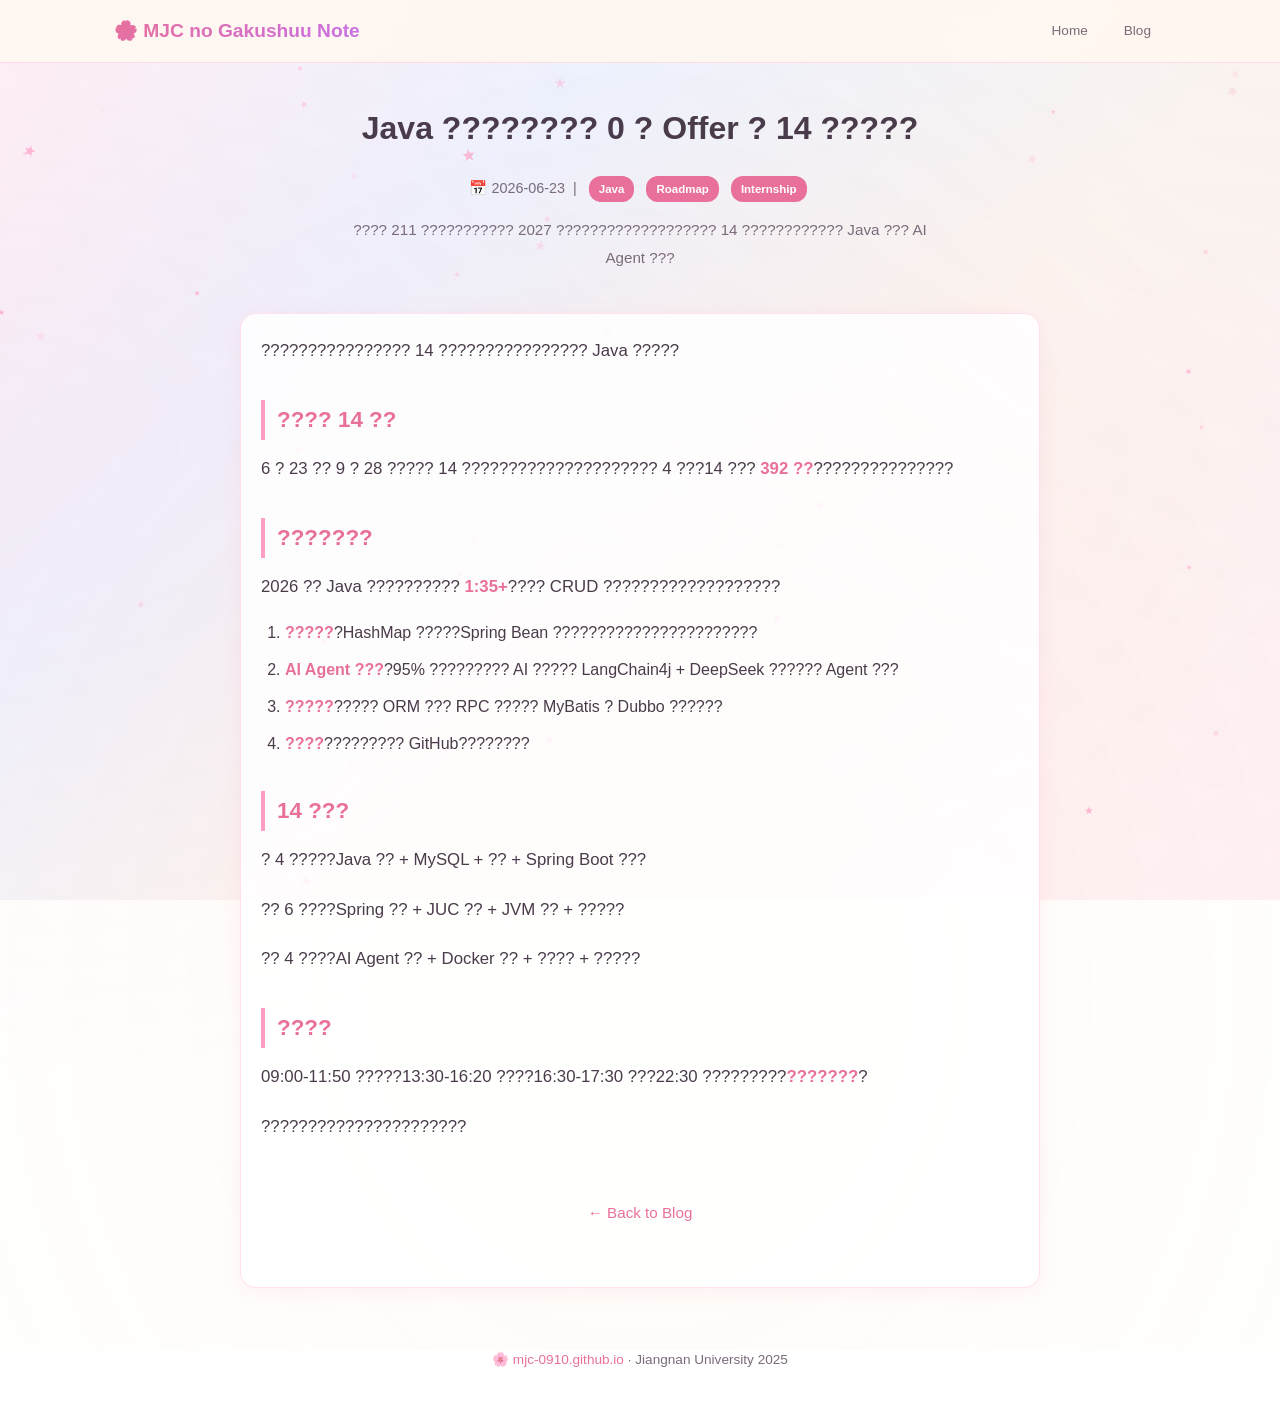
==== posts/java-roadmap-14-weeks.html @ 141b8394 "🌸 二次元和风博客 - Java后端学习路线" ====
<!DOCTYPE html>
<html lang="zh-CN">
<head>
<meta charset="UTF-8">
<meta name="viewport" content="width=device-width, initial-scale=1.0">
<title>Java ???????? 0 ? Offer ? 14 ????? | MJC no Gakushuu Note</title>
<link rel="stylesheet" href="../style.css">
<style>
  .post-header { text-align:center; padding:80px 20px 30px; }
  .post-header h1 { font-size:2em; color:var(--text); margin-bottom:16px; }
  .post-meta { color:var(--text-light); font-size:0.9em; margin-bottom:12px; }
  .post-content { max-width:800px; margin:0 auto; padding:20px; }
  .post-content h2 { font-size:1.4em; color:var(--sakura-dark); margin:32px 0 12px; padding-left:12px; border-left:4px solid var(--sakura); }
  .post-content h3 { font-size:1.1em; margin:24px 0 8px; color:var(--text); }
  .post-content p { margin-bottom:16px; font-size:1.05em; line-height:2; }
  .post-content ul, .post-content ol { margin:12px 0 20px 24px; }
  .post-content li { margin-bottom:8px; line-height:1.8; }
  .post-content code { background:rgba(255,158,197,0.12); padding:2px 8px; border-radius:4px; font-size:0.9em; font-family:"Cascadia Code","Fira Code",monospace; }
  .post-content table { width:100%; border-collapse:collapse; margin:20px 0; }
  .post-content th { background:linear-gradient(135deg,rgba(255,158,197,0.2),rgba(200,112,232,0.15)); padding:10px 12px; text-align:left; }
  .post-content td { padding:10px 12px; border-bottom:1px solid var(--card-border); }
  .post-content strong { color:var(--sakura-dark); }
  .back-link { display:inline-block; margin:40px 0; color:var(--sakura-dark); text-decoration:none; font-size:0.95em; }
  .back-link:hover { text-decoration:underline; }
  @media(max-width:768px){ .post-content { padding:16px; } .post-header h1 { font-size:1.4em; } }
</style>
</head>
<body>
<canvas id="sakura-canvas"></canvas>
<nav>
  <div class="nav-inner">
    <span class="nav-logo">&#x1F338; MJC no Gakushuu Note</span>
    <div class="nav-links">
      <a href="../index.html">Home</a>
      <a href="../index.html#blog">Blog</a>
    </div>
  </div>
</nav>
<main>
  <article>
    <div class="post-header">
      <h1>Java ???????? 0 ? Offer ? 14 ?????</h1>
      <div class="post-meta">&#x1F4C5; 2026-06-23 &nbsp;|&nbsp; <span class="tag t-java">Java</span> <span class="tag t-java">Roadmap</span> <span class="tag t-java">Internship</span></div>
      <p style="color:var(--text-light);max-width:600px;margin:12px auto;font-size:0.95em">???? 211 ??????????? 2027 ??????????????????? 14 ???????????? Java ??? AI Agent ???</p>
    </div>
    <div class="post-content card">
      
<p>???????????????? 14 ???????????????? Java ?????</p>

<h2>???? 14 ??</h2>
<p>6 ? 23 ?? 9 ? 28 ????? 14 ????????????????????? 4 ???14 ??? <strong>392 ??</strong>???????????????</p>

<h2>???????</h2>
<p>2026 ?? Java ?????????? <strong>1:35+</strong>???? CRUD ???????????????????</p>
<ol>
  <li><strong>?????</strong>?HashMap ?????Spring Bean ???????????????????????</li>
  <li><strong>AI Agent ???</strong>?95% ????????? AI ????? LangChain4j + DeepSeek ?????? Agent ???</li>
  <li><strong>?????</strong>????? ORM ??? RPC ????? MyBatis ? Dubbo ??????</li>
  <li><strong>????</strong>????????? GitHub????????</li>
</ol>

<h2>14 ???</h2>
<p>? 4 ?????Java ?? + MySQL + ?? + Spring Boot ???</p>
<p>?? 6 ????Spring ?? + JUC ?? + JVM ?? + ?????</p>
<p>?? 4 ????AI Agent ?? + Docker ?? + ???? + ?????</p>

<h2>????</h2>
<p>09:00-11:50 ?????13:30-16:20 ????16:30-17:30 ???22:30 ?????????<strong>???????</strong>?</p>

<p>??????????????????????</p>

      <div style="text-align:center">
        <a href="../index.html#blog" class="back-link">&#x2190; Back to Blog</a>
      </div>
    </div>
  </article>
</main>
<footer>
  <p>&#x1F338; <a href="https://mjc-0910.github.io">mjc-0910.github.io</a> &#xB7; Jiangnan University 2025</p>
</footer>
<script src="../app.js"></script>
</body>
</html>
---- style.css ----
/* ===== ??????? - MJC Learning Note ===== */
@import url("./vars.css");

* { margin: 0; padding: 0; box-sizing: border-box; }

body {
  font-family: "Segoe UI", "Microsoft YaHei", "PingFang SC", sans-serif;
  background: linear-gradient(135deg, #FFF0F5 0%, #F0F4FF 30%, #FFF5F0 60%, #FFF0F5 100%);
  background-attachment: fixed;
  color: var(--text);
  line-height: 1.8;
  overflow-x: hidden;
  position: relative;
}

body::before {
  content: "";
  position: fixed;
  top: -50%; left: -50%;
  width: 200%; height: 200%;
  background:
    radial-gradient(ellipse at 20% 50%, rgba(255,158,197,0.08) 0%, transparent 50%),
    radial-gradient(ellipse at 80% 20%, rgba(168,216,234,0.08) 0%, transparent 50%),
    radial-gradient(ellipse at 50% 80%, rgba(232,193,112,0.06) 0%, transparent 50%);
  pointer-events: none;
  z-index: 0;
}

#sakura-canvas {
  position: fixed;
  top: 0; left: 0;
  width: 100%; height: 100%;
  pointer-events: none;
  z-index: 1;
}

/* Nav */
nav {
  position: fixed; top: 0; left: 0; right: 0;
  background: var(--nav-bg);
  backdrop-filter: blur(20px);
  -webkit-backdrop-filter: blur(20px);
  border-bottom: 1px solid var(--card-border);
  z-index: 100;
}

.nav-inner {
  max-width: 1100px; margin: 0 auto;
  display: flex; align-items: center; justify-content: space-between;
  padding: 12px 24px; flex-wrap: wrap; gap: 8px;
}

.nav-logo {
  font-size: 1.2em; font-weight: 700;
  background: linear-gradient(135deg, var(--sakura-dark), #C870E8);
  -webkit-background-clip: text; -webkit-text-fill-color: transparent;
  background-clip: text;
}

.nav-links { display: flex; gap: 6px; list-style: none; flex-wrap: wrap; }

.nav-links a {
  background: none; border: 1.5px solid transparent;
  color: var(--text-light); padding: 6px 14px;
  border-radius: 20px; cursor: pointer;
  font-size: 0.85em; transition: all 0.3s; text-decoration: none;
}

.nav-links a:hover {
  color: var(--sakura-dark);
  border-color: var(--sakura);
  background: rgba(255,158,197,0.08);
}

/* Layout */
main { position: relative; z-index: 2; max-width: 1100px; margin: 0 auto; padding: 20px; }
section { margin: 40px 0; }

/* Hero */
.hero {
  text-align: center;
  padding: 100px 20px 50px;
  position: relative;
}

.hero h1 {
  font-size: 2.6em;
  background: linear-gradient(135deg, var(--sakura-dark), #C870E8, var(--sky));
  background-size: 200% auto;
  -webkit-background-clip: text; -webkit-text-fill-color: transparent;
  background-clip: text;
  animation: gradientShift 4s ease infinite;
  margin-bottom: 12px;
}

@keyframes gradientShift {
  0%, 100% { background-position: 0% center; }
  50% { background-position: 100% center; }
}

.hero .subtitle { font-size: 1.1em; color: var(--text-light); margin-bottom: 6px; }

.hero .motto {
  display: inline-block; padding: 6px 20px;
  background: linear-gradient(135deg, rgba(255,158,197,0.15), rgba(200,112,232,0.15));
  border-radius: 20px; font-size: 0.9em; color: var(--sakura-dark); font-style: italic;
}

.hero-stats {
  display: flex; justify-content: center; gap: 24px;
  margin-top: 28px; flex-wrap: wrap;
}

.hero-stat {
  text-align: center; padding: 12px 20px;
  background: var(--card); border-radius: 12px;
  border: 1px solid var(--card-border); min-width: 100px;
}

.hero-stat .num {
  font-size: 1.6em; font-weight: 800;
  background: linear-gradient(135deg, var(--sakura-dark), #C870E8);
  -webkit-background-clip: text; -webkit-text-fill-color: transparent;
  background-clip: text;
}

.hero-stat .label { font-size: 0.75em; color: var(--text-light); margin-top: 2px; }

/* Cards */
.card {
  background: var(--card); border: 1px solid var(--card-border);
  border-radius: 16px; padding: 28px;
  box-shadow: var(--shadow);
  transition: all 0.4s cubic-bezier(0.4, 0, 0.2, 1);
  position: relative; overflow: hidden; margin-bottom: 20px;
}

.card:hover {
  box-shadow: var(--shadow-hover); transform: translateY(-2px);
}

.card::before {
  content: ""; position: absolute; top: 0; left: 0;
  width: 4px; height: 0;
  background: linear-gradient(180deg, var(--sakura), var(--gold));
  transition: height 0.4s ease; border-radius: 0 4px 4px 0;
}

.card:hover::before { height: 100%; }

h2 { font-size: 1.6em; margin-bottom: 20px; display: flex; align-items: center; gap: 10px; }

/* Tags */
.tag {
  display: inline-block; padding: 3px 10px; border-radius: 12px;
  font-size: 0.8em; margin: 2px 4px; color: #fff; font-weight: 600;
}

.t-java { background: var(--tag-java); }
.t-spring { background: var(--tag-spring); }
.t-redis { background: var(--tag-redis); }
.t-ai { background: var(--tag-ai); }
.t-docker { background: var(--tag-docker); }
.t-go { background: var(--tag-go); }
.t-mysql { background: var(--tag-mysql); }
.t-linux { background: var(--tag-linux); }

/* Timeline */
.timeline { position: relative; padding-left: 32px; }

.timeline::before {
  content: ""; position: absolute; left: 11px; top: 0; bottom: 0;
  width: 3px;
  background: linear-gradient(180deg, var(--sakura), var(--sky), var(--gold));
  border-radius: 3px;
}

.ti {
  position: relative; margin-bottom: 18px; padding: 14px 18px;
  background: var(--card); border-radius: 12px;
  border: 1px solid var(--card-border); transition: all 0.3s ease;
}

.ti:hover { box-shadow: var(--shadow-hover); transform: translateX(4px); }

.ti::before {
  content: "\01F338"; position: absolute; left: -38px; top: 8px;
  font-size: 1em; z-index: 2;
}

.ti-week { font-weight: 700; color: var(--sakura-dark); font-size: 0.95em; margin-bottom: 4px; }
.ti-topic { font-size: 0.85em; color: var(--text-light); margin-bottom: 6px; }
.ti-tags { font-size: 0.75em; }

/* Grids */
.grid2 { display: grid; grid-template-columns: repeat(auto-fill, minmax(300px, 1fr)); gap: 16px; }
.grid3 { display: grid; grid-template-columns: repeat(auto-fill, minmax(200px, 1fr)); gap: 16px; }
.grid4 { display: grid; grid-template-columns: repeat(auto-fill, minmax(240px, 1fr)); gap: 16px; }

/* Skill cards */
.skill-card {
  background: var(--card); border: 1px solid var(--card-border);
  border-radius: 14px; padding: 20px;
  transition: all 0.3s ease; text-align: center;
}

.skill-card:hover { box-shadow: var(--shadow-hover); transform: translateY(-4px); }
.skill-emoji { font-size: 2em; margin-bottom: 8px; }
.skill-name { font-weight: 700; font-size: 1.05em; margin-bottom: 8px; }
.skill-desc { font-size: 0.82em; color: var(--text-light); }

.progress-bar { margin-top: 10px; height: 6px; background: #F0E8F0; border-radius: 3px; overflow: hidden; }
.progress-fill {
  height: 100%; border-radius: 3px;
  background: linear-gradient(90deg, var(--sakura), var(--sakura-dark));
  transition: width 1s ease;
}

/* Q Cards */
.q-card {
  background: var(--card); border: 1px solid var(--card-border);
  border-radius: 12px; padding: 18px; transition: all 0.3s ease;
  display: flex; align-items: flex-start; gap: 14px;
}

.q-card:hover { box-shadow: var(--shadow-hover); transform: translateX(3px); }

.q-num {
  width: 32px; height: 32px; border-radius: 50%;
  background: linear-gradient(135deg, var(--sakura), var(--sakura-dark));
  color: #fff; display: flex; align-items: center; justify-content: center;
  font-weight: 700; font-size: 0.9em; flex-shrink: 0;
}

.q-text { font-size: 0.9em; color: var(--text-light); }

/* Data cards */
.data-card {
  background: var(--card); border: 1px solid var(--card-border);
  border-radius: 14px; padding: 20px; text-align: center;
  transition: all 0.3s ease;
}

.data-card:hover { box-shadow: var(--shadow-hover); transform: scale(1.03); }

/* Table */
table { width: 100%; border-collapse: collapse; font-size: 0.85em; margin: 12px 0; }
th {
  background: linear-gradient(135deg, rgba(255,158,197,0.2), rgba(200,112,232,0.15));
  padding: 10px 12px; text-align: left; font-weight: 600; color: var(--sakura-dark);
}
td { padding: 10px 12px; border-bottom: 1px solid var(--card-border); }
tr:hover td { background: rgba(255,158,197,0.04); }

/* Roadmap flow */
.roadmap-flow {
  display: flex; flex-wrap: wrap; gap: 8px;
  justify-content: center; align-items: center;
  padding: 16px 0;
}

.flow-item {
  width: 130px; background: var(--card); border: 1px solid var(--card-border);
  border-radius: 12px; padding: 14px 10px; text-align: center;
  transition: all 0.3s ease;
}

.flow-item:hover { box-shadow: var(--shadow-hover); transform: scale(1.05); }
.flow-item .skill-emoji { font-size: 1.6em; margin-bottom: 4px; }
.flow-item .skill-name { font-size: 0.9em; margin-bottom: 2px; }
.flow-item .skill-desc { font-size: 0.72em; color: var(--text-light); }

.flow-arrow {
  font-size: 1.8em; color: var(--sakura);
  display: flex; align-items: center;
}

.roadmap-note {
  text-align: center; color: var(--text-light);
  font-size: 0.9em; margin-top: 8px;
}

/* Rules */
.rules-row {
  margin-top: 16px; display: flex; gap: 12px; flex-wrap: wrap;
}

.rule {
  padding: 8px 16px; border-radius: 8px; font-size: 0.85em; font-weight: 600;
}

.r-red { background: rgba(255,158,197,0.12); }
.r-blue { background: rgba(168,216,234,0.15); }
.r-gold { background: rgba(232,193,112,0.15); }

/* Float decorations */
.float-deco {
  position: fixed; pointer-events: none; z-index: 0;
  opacity: 0.12; font-size: 4em;
  animation: floatAround 20s linear infinite;
}

@keyframes floatAround {
  0% { transform: translate(0,0) rotate(0deg); }
  25% { transform: translate(30px,-20px) rotate(5deg); }
  50% { transform: translate(0,-40px) rotate(0deg); }
  75% { transform: translate(-30px,-20px) rotate(-5deg); }
  100% { transform: translate(0,0) rotate(0deg); }
}

/* Footer */
footer {
  text-align: center; padding: 40px 20px;
  color: var(--text-light); font-size: 0.85em;
  position: relative; z-index: 2;
}

footer a { color: var(--sakura-dark); text-decoration: none; }

.footer-tagline { margin-top: 6px; font-style: italic; }

.footer-built { margin-top: 12px; font-size: 0.8em; }

/* Animations */
.animate-in {
  opacity: 0; transform: translateY(20px);
  transition: all 0.6s cubic-bezier(0.4, 0, 0.2, 1);
}

.animate-in.visible { opacity: 1; transform: translateY(0); }


/* Blog Cards */
.blog-card {
  display: block;
  background: var(--card);
  border: 1px solid var(--card-border);
  border-radius: 14px;
  padding: 22px;
  text-decoration: none;
  color: var(--text);
  transition: all 0.3s ease;
}

.blog-card:hover {
  box-shadow: var(--shadow-hover);
  transform: translateY(-3px);
  border-color: var(--sakura);
}

.blog-date {
  font-size: 0.78em;
  color: var(--sakura-dark);
  margin-bottom: 8px;
  font-weight: 600;
}

.blog-title {
  font-size: 1.1em;
  color: var(--text);
  margin-bottom: 10px;
  line-height: 1.5;
}

.blog-desc {
  font-size: 0.85em;
  color: var(--text-light);
  line-height: 1.7;
  margin-bottom: 12px;
}

.blog-tags {
  font-size: 0.75em;
}

/* Responsive */
@media (max-width: 768px) {
  .hero h1 { font-size: 1.8em; }
  .hero-stats { gap: 12px; }
  .hero-stat { padding: 8px 12px; min-width: 80px; }
  .hero-stat .num { font-size: 1.3em; }
  .grid2, .grid3, .grid4 { grid-template-columns: 1fr; }
  .nav-inner { justify-content: center; }
  .timeline { padding-left: 28px; }
  .roadmap-flow { flex-direction: column; }
  .flow-arrow { transform: rotate(90deg); }
}
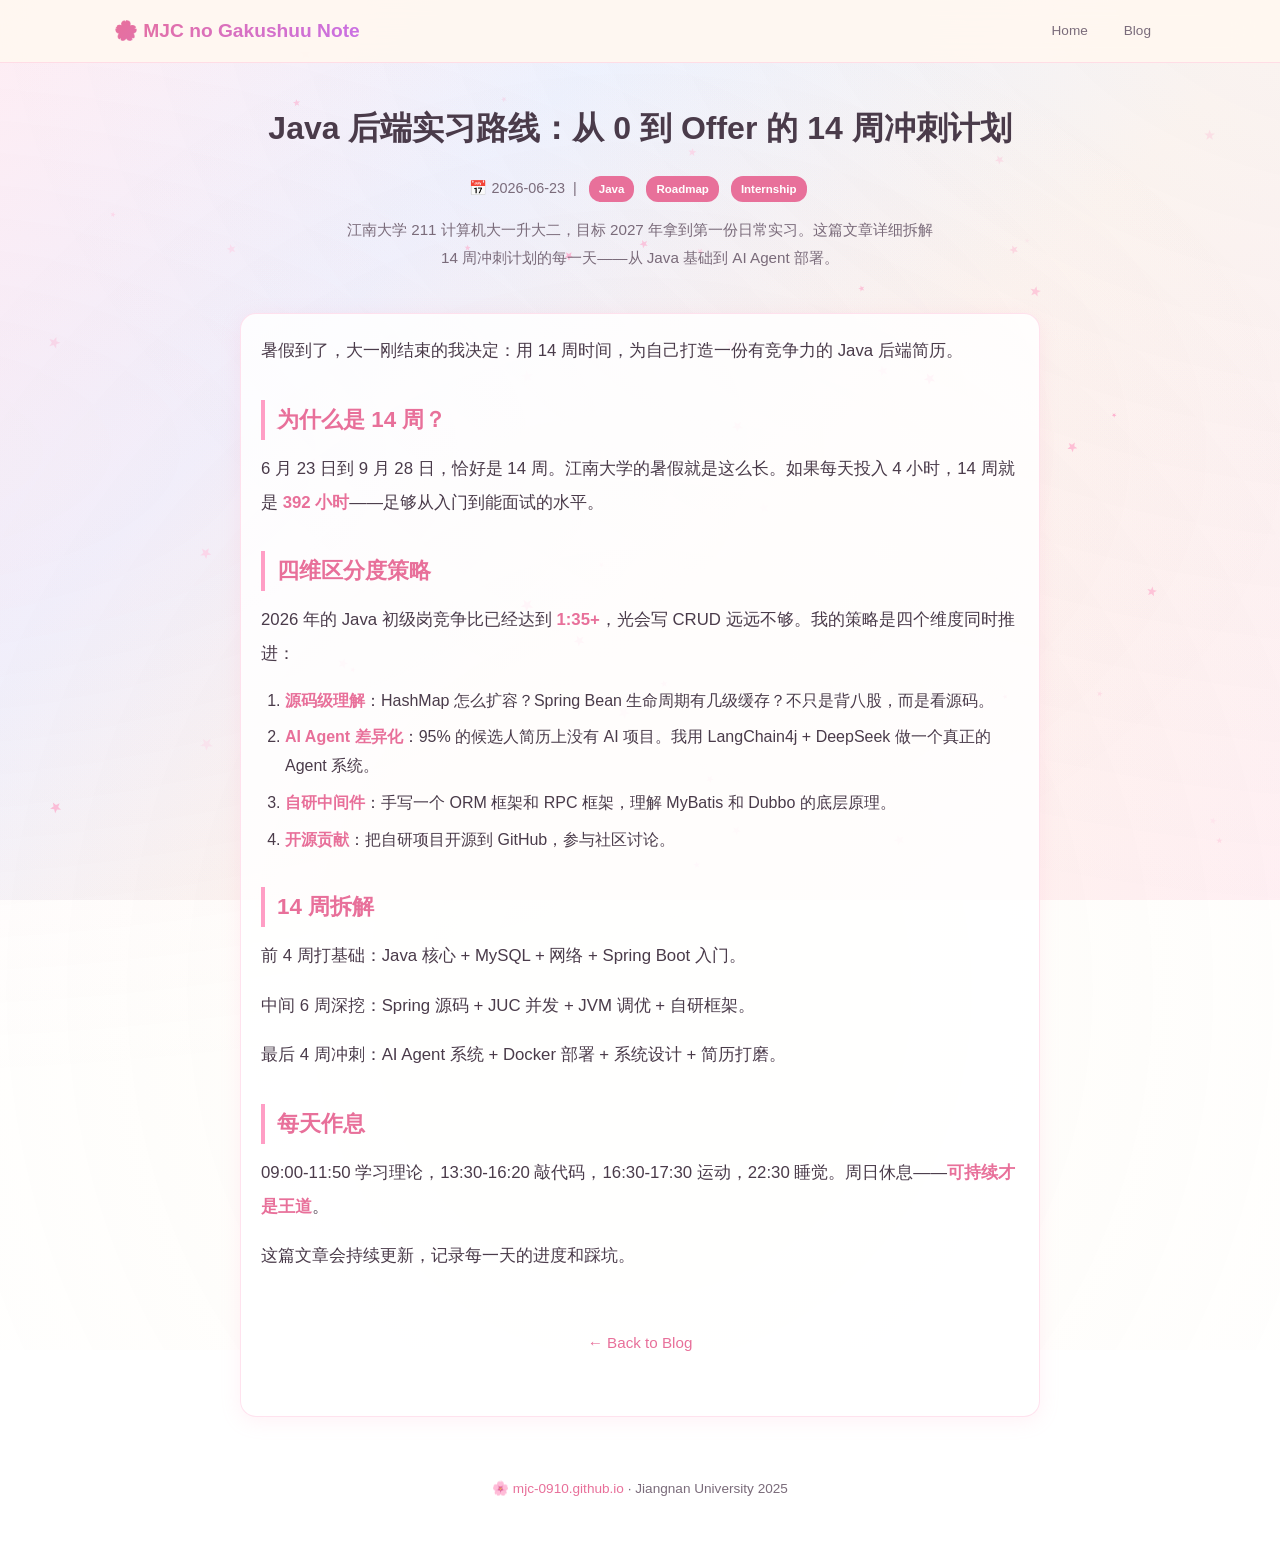
==== commit 653cf033: "🌸 Add .nojekyll - Anime sakura blog" ====
--- a/posts/java-roadmap-14-weeks.html
+++ b/posts/java-roadmap-14-weeks.html
@@ -3,7 +3,7 @@
 <head>
 <meta charset="UTF-8">
 <meta name="viewport" content="width=device-width, initial-scale=1.0">
-<title>Java ???????? 0 ? Offer ? 14 ????? | MJC no Gakushuu Note</title>
+<title>Java 后端实习路线：从 0 到 Offer 的 14 周冲刺计划 | MJC no Gakushuu Note</title>
 <link rel="stylesheet" href="../style.css">
 <style>
   .post-header { text-align:center; padding:80px 20px 30px; }
@@ -29,7 +29,7 @@
 <canvas id="sakura-canvas"></canvas>
 <nav>
   <div class="nav-inner">
-    <span class="nav-logo">&#x1F338; MJC no Gakushuu Note</span>
+    <span class="nav-logo">🌸 MJC no Gakushuu Note</span>
     <div class="nav-links">
       <a href="../index.html">Home</a>
       <a href="../index.html#blog">Blog</a>
@@ -39,45 +39,38 @@
 <main>
   <article>
     <div class="post-header">
-      <h1>Java ???????? 0 ? Offer ? 14 ?????</h1>
-      <div class="post-meta">&#x1F4C5; 2026-06-23 &nbsp;|&nbsp; <span class="tag t-java">Java</span> <span class="tag t-java">Roadmap</span> <span class="tag t-java">Internship</span></div>
-      <p style="color:var(--text-light);max-width:600px;margin:12px auto;font-size:0.95em">???? 211 ??????????? 2027 ??????????????????? 14 ???????????? Java ??? AI Agent ???</p>
+      <h1>Java 后端实习路线：从 0 到 Offer 的 14 周冲刺计划</h1>
+      <div class="post-meta">📅 2026-06-23 &nbsp;|&nbsp; <span class="tag t-java">Java</span> <span class="tag t-java">Roadmap</span> <span class="tag t-java">Internship</span></div>
+      <p style="color:var(--text-light);max-width:600px;margin:12px auto;font-size:0.95em">江南大学 211 计算机大一升大二，目标 2027 年拿到第一份日常实习。这篇文章详细拆解 14 周冲刺计划的每一天——从 Java 基础到 AI Agent 部署。</p>
     </div>
     <div class="post-content card">
-      
-<p>???????????????? 14 ???????????????? Java ?????</p>
-
-<h2>???? 14 ??</h2>
-<p>6 ? 23 ?? 9 ? 28 ????? 14 ????????????????????? 4 ???14 ??? <strong>392 ??</strong>???????????????</p>
-
-<h2>???????</h2>
-<p>2026 ?? Java ?????????? <strong>1:35+</strong>???? CRUD ???????????????????</p>
+      <p>暑假到了，大一刚结束的我决定：用 14 周时间，为自己打造一份有竞争力的 Java 后端简历。</p>
+<h2>为什么是 14 周？</h2>
+<p>6 月 23 日到 9 月 28 日，恰好是 14 周。江南大学的暑假就是这么长。如果每天投入 4 小时，14 周就是 <strong>392 小时</strong>——足够从入门到能面试的水平。</p>
+<h2>四维区分度策略</h2>
+<p>2026 年的 Java 初级岗竞争比已经达到 <strong>1:35+</strong>，光会写 CRUD 远远不够。我的策略是四个维度同时推进：</p>
 <ol>
-  <li><strong>?????</strong>?HashMap ?????Spring Bean ???????????????????????</li>
-  <li><strong>AI Agent ???</strong>?95% ????????? AI ????? LangChain4j + DeepSeek ?????? Agent ???</li>
-  <li><strong>?????</strong>????? ORM ??? RPC ????? MyBatis ? Dubbo ??????</li>
-  <li><strong>????</strong>????????? GitHub????????</li>
+  <li><strong>源码级理解</strong>：HashMap 怎么扩容？Spring Bean 生命周期有几级缓存？不只是背八股，而是看源码。</li>
+  <li><strong>AI Agent 差异化</strong>：95% 的候选人简历上没有 AI 项目。我用 LangChain4j + DeepSeek 做一个真正的 Agent 系统。</li>
+  <li><strong>自研中间件</strong>：手写一个 ORM 框架和 RPC 框架，理解 MyBatis 和 Dubbo 的底层原理。</li>
+  <li><strong>开源贡献</strong>：把自研项目开源到 GitHub，参与社区讨论。</li>
 </ol>
-
-<h2>14 ???</h2>
-<p>? 4 ?????Java ?? + MySQL + ?? + Spring Boot ???</p>
-<p>?? 6 ????Spring ?? + JUC ?? + JVM ?? + ?????</p>
-<p>?? 4 ????AI Agent ?? + Docker ?? + ???? + ?????</p>
-
-<h2>????</h2>
-<p>09:00-11:50 ?????13:30-16:20 ????16:30-17:30 ???22:30 ?????????<strong>???????</strong>?</p>
-
-<p>??????????????????????</p>
-
+<h2>14 周拆解</h2>
+<p>前 4 周打基础：Java 核心 + MySQL + 网络 + Spring Boot 入门。</p>
+<p>中间 6 周深挖：Spring 源码 + JUC 并发 + JVM 调优 + 自研框架。</p>
+<p>最后 4 周冲刺：AI Agent 系统 + Docker 部署 + 系统设计 + 简历打磨。</p>
+<h2>每天作息</h2>
+<p>09:00-11:50 学习理论，13:30-16:20 敲代码，16:30-17:30 运动，22:30 睡觉。周日休息——<strong>可持续才是王道</strong>。</p>
+<p>这篇文章会持续更新，记录每一天的进度和踩坑。</p>
       <div style="text-align:center">
-        <a href="../index.html#blog" class="back-link">&#x2190; Back to Blog</a>
+        <a href="../index.html#blog" class="back-link">← Back to Blog</a>
       </div>
     </div>
   </article>
 </main>
 <footer>
-  <p>&#x1F338; <a href="https://mjc-0910.github.io">mjc-0910.github.io</a> &#xB7; Jiangnan University 2025</p>
+  <p>🌸 <a href="https://mjc-0910.github.io">mjc-0910.github.io</a> · Jiangnan University 2025</p>
 </footer>
 <script src="../app.js"></script>
 </body>
-</html>
+</html>
